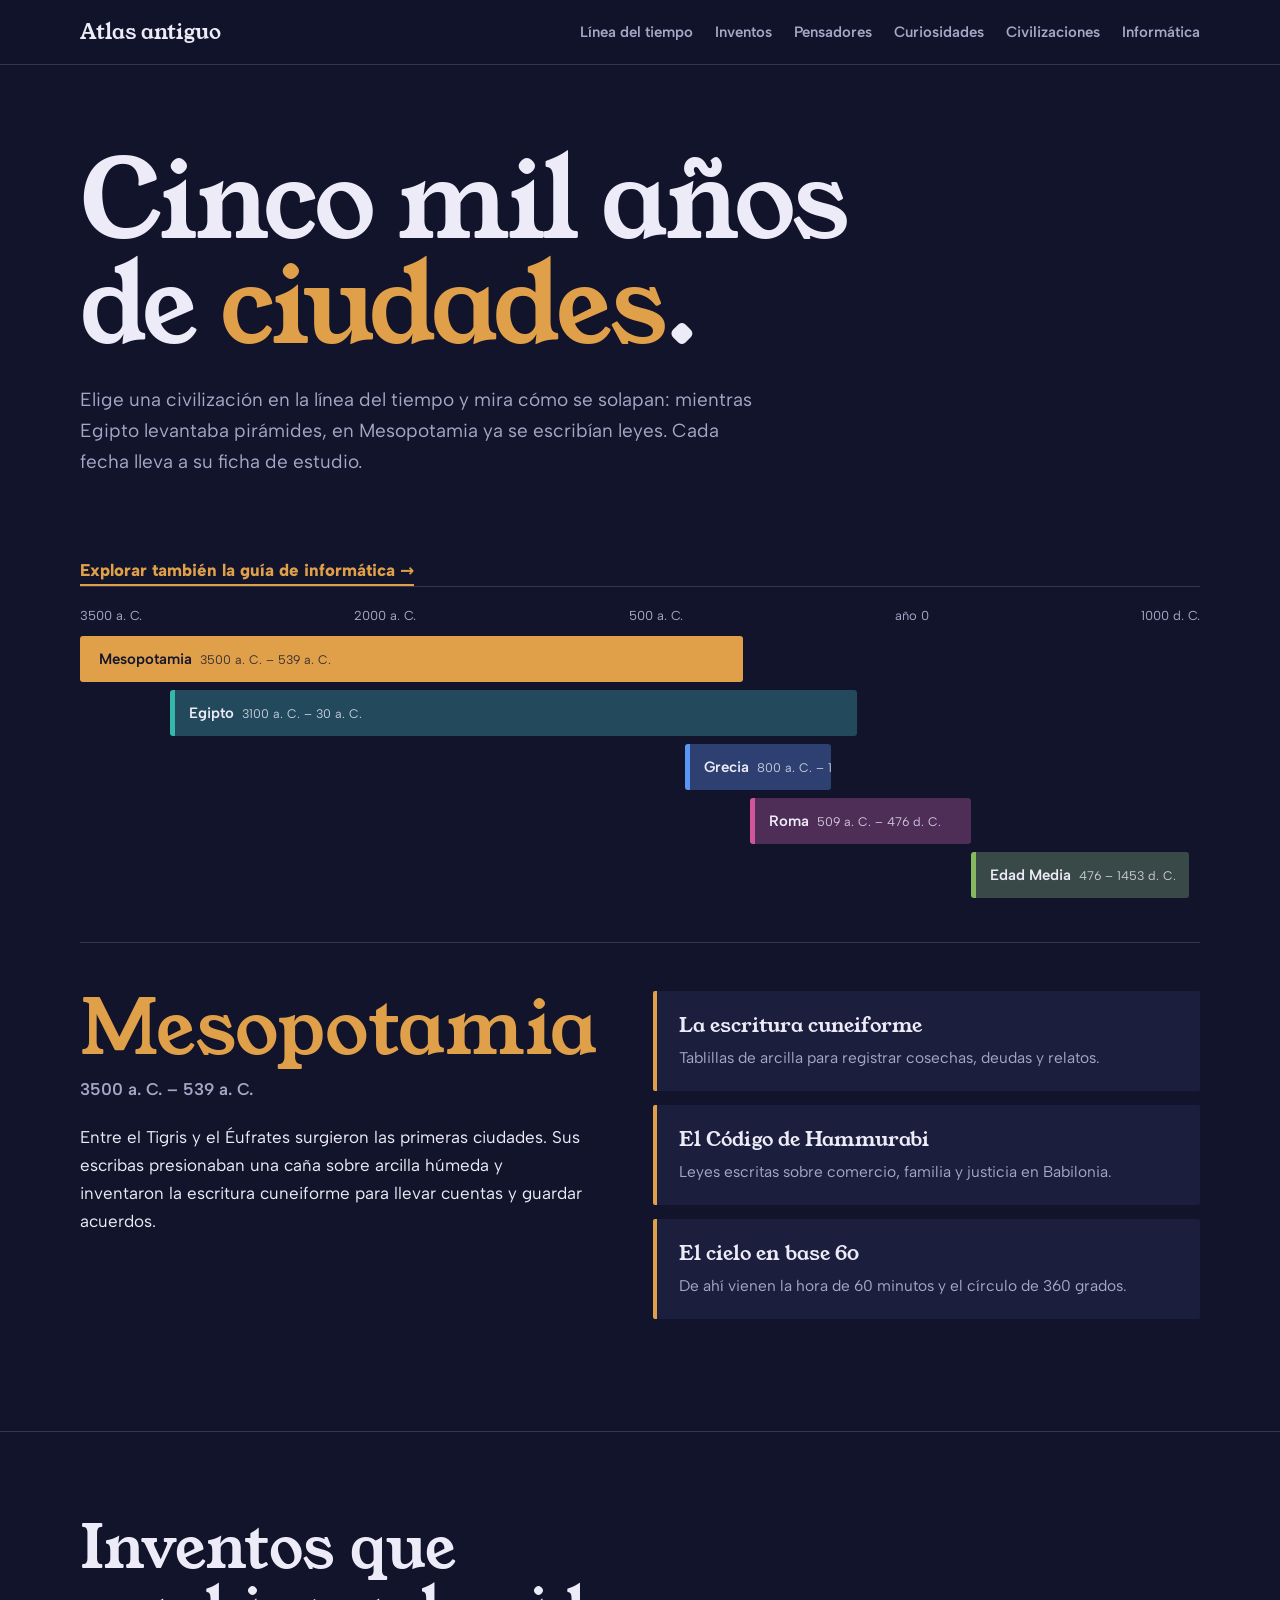
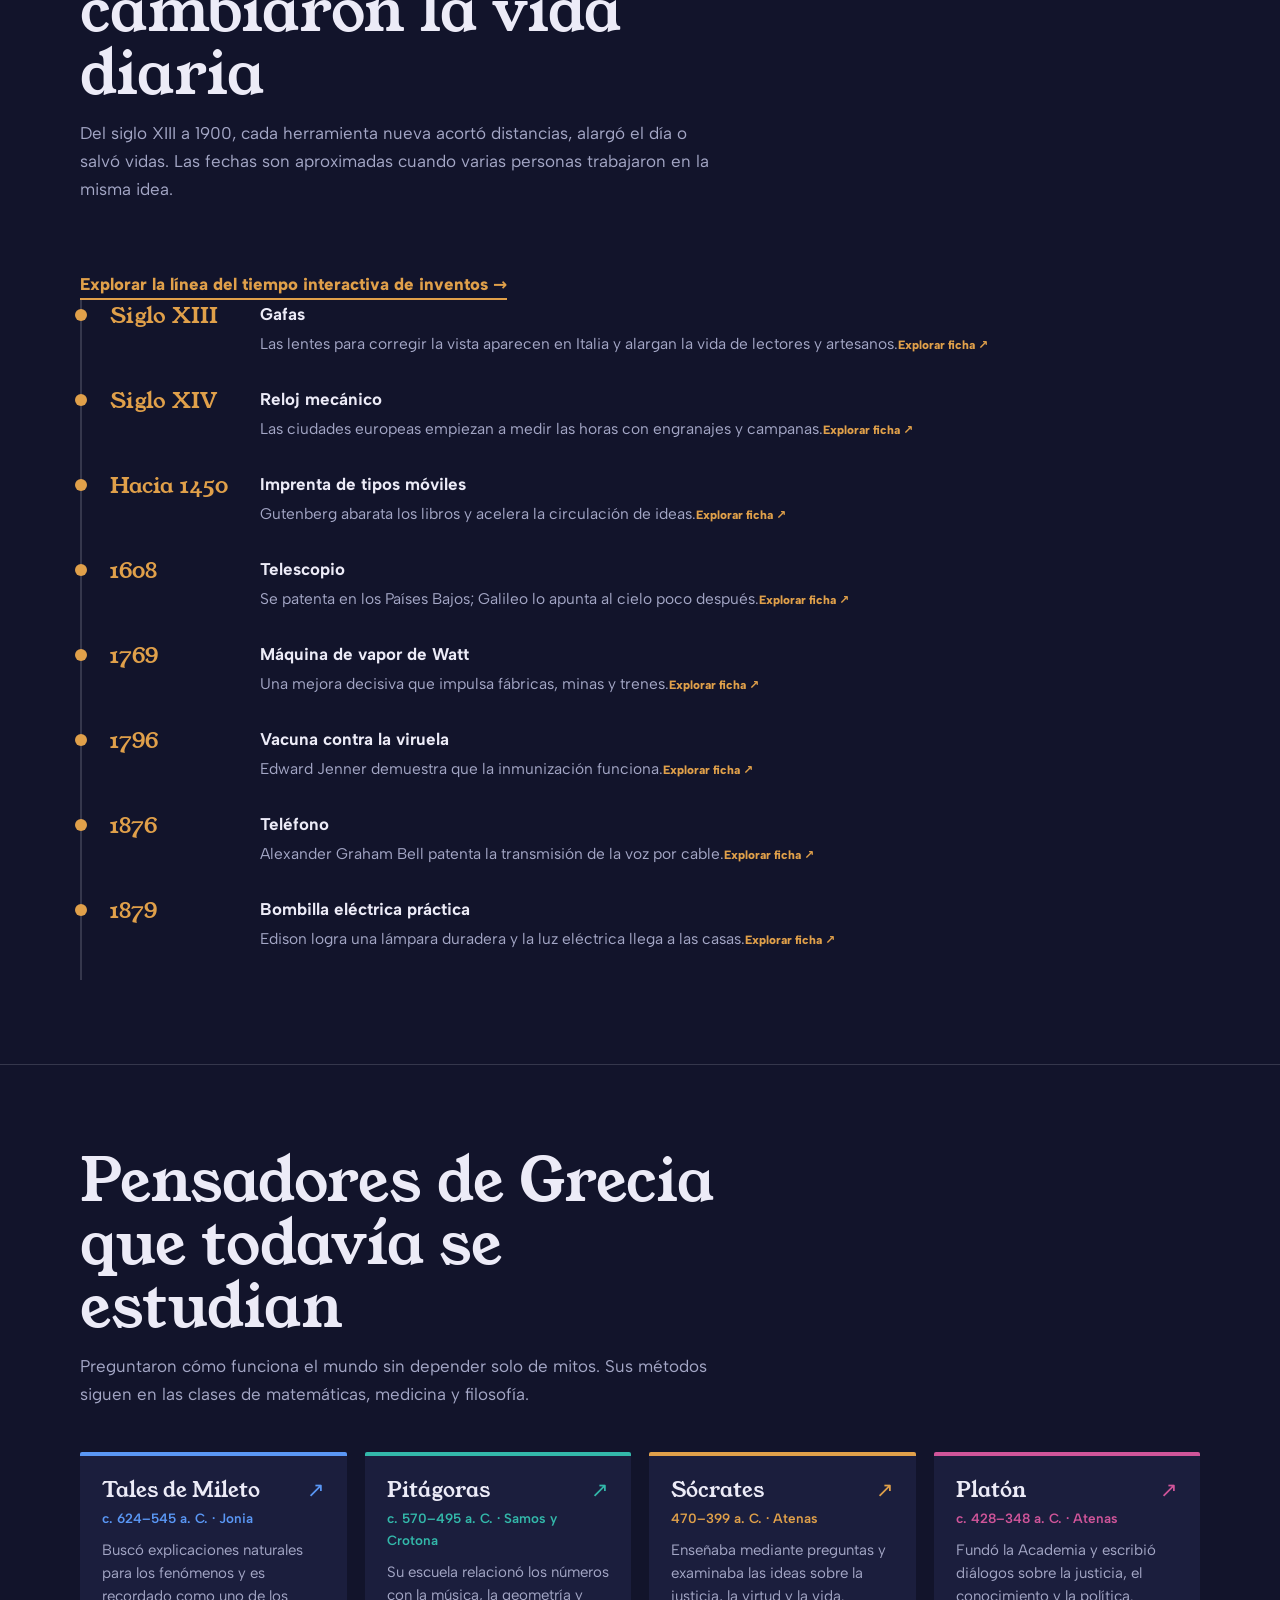
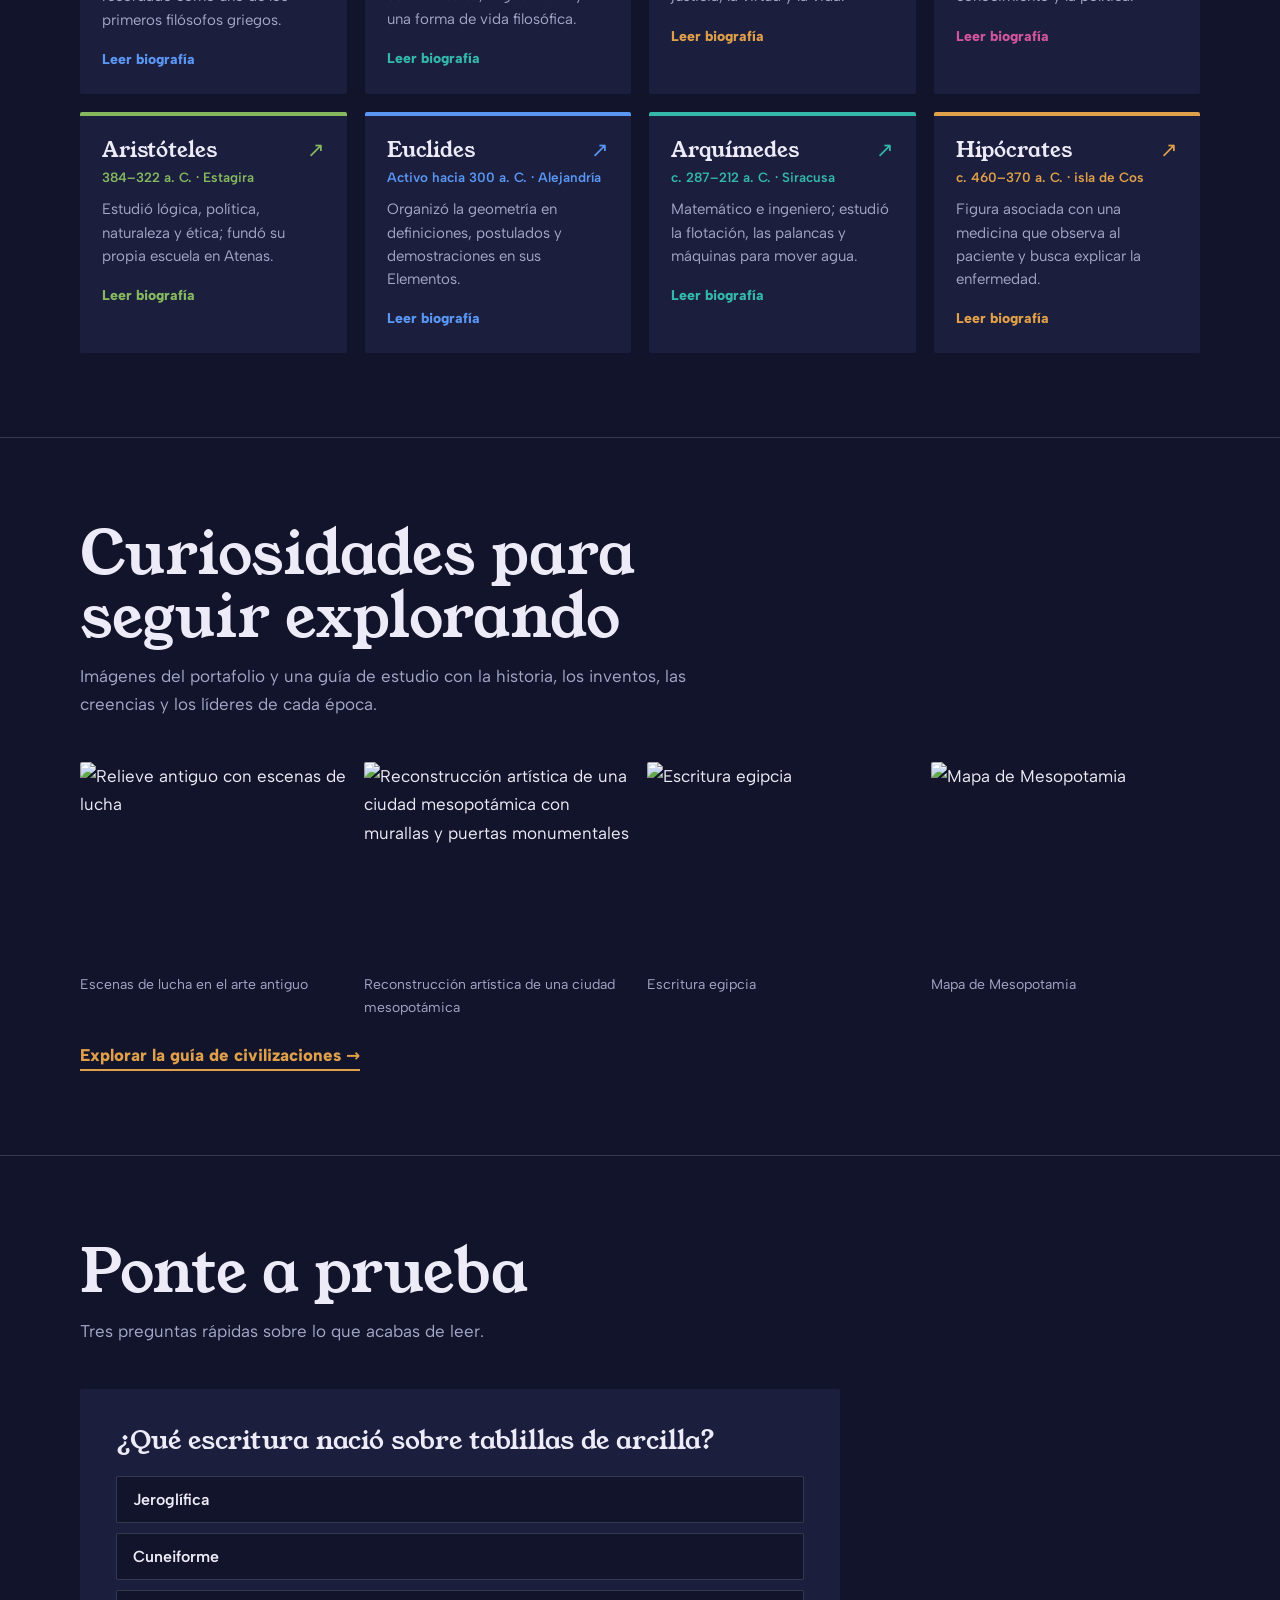
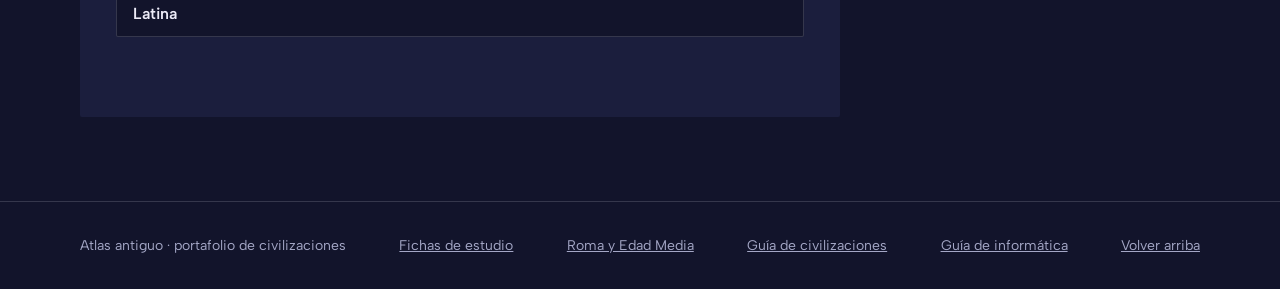
==== index.html @ 0a36eabc "Add files via upload" ====
<!doctype html>
<html lang="es">
<head>
<meta charset="utf-8">
<meta name="viewport" content="width=device-width, initial-scale=1">
<meta name="description" content="Atlas de las civilizaciones: línea del tiempo interactiva de Mesopotamia, Egipto, Grecia, Roma y la Edad Media, con inventos, pensadores y curiosidades.">
<title>Atlas de las civilizaciones</title>
<link rel="preconnect" href="https://fonts.googleapis.com">
<link rel="preconnect" href="https://fonts.gstatic.com" crossorigin>
<link href="https://fonts.googleapis.com/css2?family=Albert+Sans:wght@400;600;800&family=Young+Serif&display=swap" rel="stylesheet">
<link rel="stylesheet" href="index.css">
<link rel="preconnect" href="https://upload.wikimedia.org">
<link rel="preconnect" href="https://thumb.wikimedia.org">
</head>
<body>
<header><div class="wrap"><a class="logo" href="#top">Atlas antiguo</a>
<nav aria-label="Principal"><a href="#linea">Línea del tiempo</a><a href="#inventos">Inventos</a><a href="#pensadores">Pensadores</a><a href="#curiosidades">Curiosidades</a><a href="civilizaciones.html">Civilizaciones</a><a href="informatica.html">Informática</a></nav></div></header>

<main id="top">
<section class="hero wrap">
<h1>Cinco mil años de <span id="hword">ideas</span>.</h1>
<p class="lead">Elige una civilización en la línea del tiempo y mira cómo se solapan: mientras Egipto levantaba pirámides, en Mesopotamia ya se escribían leyes. Cada fecha lleva a su ficha de estudio.</p>
<a class="more" href="informatica.html">Explorar también la guía de informática →</a>
<div class="tl" id="linea">
<div class="tl-scale" aria-hidden="true"><span>3500 a. C.</span><span>2000 a. C.</span><span>500 a. C.</span><span>año 0</span><span>1000 d. C.</span></div>
<div class="tl-rows" id="rows"></div>
</div>
<div class="panel" id="panel" aria-live="polite"></div>
</section>

<section class="blk" id="inventos"><div class="wrap">
<h2 class="h">Inventos que cambiaron la vida diaria</h2>
<p class="sub">Del siglo XIII a 1900, cada herramienta nueva acortó distancias, alargó el día o salvó vidas. Las fechas son aproximadas cuando varias personas trabajaron en la misma idea.</p>
<a class="more" href="inventos.html">Explorar la línea del tiempo interactiva de inventos →</a>
<ol class="inv" id="inv"></ol>
</div></section>

<section class="blk" id="pensadores"><div class="wrap">
<h2 class="h">Pensadores de Grecia que todavía se estudian</h2>
<p class="sub">Preguntaron cómo funciona el mundo sin depender solo de mitos. Sus métodos siguen en las clases de matemáticas, medicina y filosofía.</p>
<div class="phil" id="phil"></div>
</div></section>

<section class="blk" id="curiosidades"><div class="wrap">
<h2 class="h">Curiosidades para seguir explorando</h2>
<p class="sub">Imágenes del portafolio y una guía de estudio con la historia, los inventos, las creencias y los líderes de cada época.</p>
<div class="gal">
<figure><img src="imagenes/deporte.png" alt="Relieve antiguo con escenas de lucha" loading="lazy"><figcaption>Escenas de lucha en el arte antiguo</figcaption></figure>
<figure><img src="imagenes/images.png" alt="Reconstrucción artística de una ciudad mesopotámica con murallas y puertas monumentales" loading="lazy"><figcaption>Reconstrucción artística de una ciudad mesopotámica</figcaption></figure>
<figure><img src="imagenes/egicio escritura.png" alt="Escritura egipcia" loading="lazy"><figcaption>Escritura egipcia</figcaption></figure>
<figure><img src="imagenes/mapa mezomotamia.png" alt="Mapa de Mesopotamia" loading="lazy"><figcaption>Mapa de Mesopotamia</figcaption></figure>
</div>
<a class="more" href="civilizaciones.html">Explorar la guía de civilizaciones →</a>
</div></section>

<section class="blk" id="quiz"><div class="wrap">
<h2 class="h">Ponte a prueba</h2>
<p class="sub">Tres preguntas rápidas sobre lo que acabas de leer.</p>
<div class="quiz"><h3 id="q"></h3><div class="opts" id="o"></div><p id="fb" role="status"></p><button id="next" type="button">Siguiente pregunta</button></div>
</div></section>
</main>

<footer><div class="wrap"><span>Atlas antiguo · portafolio de civilizaciones</span><a href="detalles.html">Fichas de estudio</a><a href="historia.html">Roma y Edad Media</a><a href="civilizaciones.html">Guía de civilizaciones</a><a href="informatica.html">Guía de informática</a><a href="#top">Volver arriba</a></div></footer>

<script src="pensadores.js"></script>
<script>
const E=[
{id:'mesopotamia',n:'Mesopotamia',s:-3500,e:-539,y:'3500 a. C. – 539 a. C.',c:'#e0a04a',w:'ciudades',t:'Entre el Tigris y el Éufrates surgieron las primeras ciudades. Sus escribas presionaban una caña sobre arcilla húmeda y inventaron la escritura cuneiforme para llevar cuentas y guardar acuerdos.',f:[['La escritura cuneiforme','Tablillas de arcilla para registrar cosechas, deudas y relatos.','mesopotamia-escritura'],['El Código de Hammurabi','Leyes escritas sobre comercio, familia y justicia en Babilonia.','mesopotamia-leyes'],['El cielo en base 60','De ahí vienen la hora de 60 minutos y el círculo de 360 grados.','mesopotamia-astronomia']]},
{id:'egipto',n:'Egipto',s:-3100,e:-30,y:'3100 a. C. – 30 a. C.',c:'#33b8aa',w:'pirámides',t:'El Nilo marcaba el calendario: sus crecidas decidían cuándo sembrar y cuándo construir. Los egipcios unieron ingeniería, escritura jeroglífica y medicina práctica.',f:[['Escritura y papiro','Jeroglíficos en piedra y textos administrativos en papiro.','egipto-escritura'],['Ingeniería monumental','Rampas, trineos y canales para mover bloques enormes.','egipto-ingenieria'],['Medicina','Los papiros de Smith y Ebers describen heridas y remedios.','egipto-medicina']]},
{id:'grecia',n:'Grecia',s:-800,e:-146,y:'800 a. C. – 146 a. C.',c:'#5a97f5',w:'debates',t:'Cada polis era un laboratorio de política y pensamiento. En Atenas los ciudadanos varones votaban en la Asamblea, y el teatro, la filosofía y los juegos atléticos llenaban el espacio público.',f:[['La democracia ateniense','Participación directa, aunque excluía a mujeres, esclavos y extranjeros.','grecia-democracia'],['Teatro y pensamiento','Tragedia y comedia para discutir poder, destino y costumbres.','grecia-teatro'],['Arte y deporte','Proporción, movimiento y juegos dedicados a los dioses.','grecia-arte']]},
{id:'roma',n:'Roma',s:-509,e:476,y:'509 a. C. – 476 d. C.',c:'#d0559a',w:'caminos',t:'De ciudad del Lacio a potencia del Mediterráneo. Calzadas, acueductos y un derecho común conectaron pueblos muy distintos bajo una sola administración.',f:[['La República','Senado, asambleas y magistraturas antes del Imperio.','roma-republica'],['Ingeniería romana','Acueductos, puentes y hormigón para ciudades enormes.','roma-ingenieria'],['El derecho','Contratos, propiedad y ciudadanía que influyeron en leyes posteriores.','roma-derecho']],m:'historia.html#roma'},
{id:'media',n:'Edad Media',s:476,e:1453,y:'476 – 1453 d. C.',c:'#86b85f',w:'saberes',t:'Mil años de reinos, ciudades, monasterios y rutas comerciales. Desde el siglo XI crecieron los gremios y las universidades, y los saberes viajaron entre mundos latino, árabe, persa y asiático.',f:[['Feudalismo','La tierra y los vínculos de dependencia organizaron el campo.','edad-media-feudalismo'],['Ciudades y universidades','Gremios, ferias y centros de estudio como Bolonia.','edad-media-ciudades'],['Transmisión del conocimiento','Traducciones, manuscritos y, hacia 1450, la imprenta.','edad-media-ciencia']],m:'historia.html#edad-media'}];
const INV=[['Siglo XIII','Gafas','Las lentes para corregir la vista aparecen en Italia y alargan la vida de lectores y artesanos.'],['Siglo XIV','Reloj mecánico','Las ciudades europeas empiezan a medir las horas con engranajes y campanas.'],['Hacia 1450','Imprenta de tipos móviles','Gutenberg abarata los libros y acelera la circulación de ideas.'],['1608','Telescopio','Se patenta en los Países Bajos; Galileo lo apunta al cielo poco después.'],['1769','Máquina de vapor de Watt','Una mejora decisiva que impulsa fábricas, minas y trenes.'],['1796','Vacuna contra la viruela','Edward Jenner demuestra que la inmunización funciona.'],['1876','Teléfono','Alexander Graham Bell patenta la transmisión de la voz por cable.'],['1879','Bombilla eléctrica práctica','Edison logra una lámpara duradera y la luz eléctrica llega a las casas.']];
const Q=[['¿Qué escritura nació sobre tablillas de arcilla?',['Jeroglífica','Cuneiforme','Latina'],1,'La cuneiforme, de Mesopotamia, se hacía con una caña sobre arcilla húmeda.'],['¿Dónde se votaba en una asamblea de ciudadanos varones libres?',['Atenas','Babilonia','Menfis'],0,'Atenas: la democracia directa excluía a mujeres, esclavos y extranjeros.'],['¿Hacia qué año se difundió en Europa la imprenta de Gutenberg?',['1250','1450','1750'],1,'Hacia 1450, y con ella los libros se volvieron mucho más baratos.']];
const $=s=>document.querySelector(s),rows=$('#rows'),panel=$('#panel'),root=document.documentElement;
const pos=y=>(y+3500)/5000*100;
E.forEach(d=>{const r=document.createElement('div');r.className='tl-row';const b=document.createElement('button');b.className='bar';b.type='button';b.dataset.id=d.id;b.style.cssText=`--c:${d.c};left:${pos(d.s)}%;width:${pos(d.e)-pos(d.s)}%`;b.innerHTML=`${d.n}<small>${d.y}</small>`;b.addEventListener('click',()=>show(d.id));r.append(b);rows.append(r)});
function show(id){const d=E.find(x=>x.id===id);root.style.setProperty('--a',d.c);$('#hword').textContent=d.w;
rows.querySelectorAll('.bar').forEach(b=>b.setAttribute('aria-pressed',b.dataset.id===id));
panel.innerHTML=`<div><h2>${d.n}</h2><p class="years">${d.y}</p><p class="t">${d.t}</p>${d.m?`<a class="more" href="${d.m}">Leer más en Roma y Edad Media</a>`:''}</div><div class="facts">${d.f.map(f=>`<a class="fact" href="detalles.html#${f[2]}"><b>${f[0]}</b><span>${f[1]}</span></a>`).join('')}</div>`}
show('mesopotamia');
const inventionIds=['gafas','reloj-mecanico','imprenta','telescopio','maquina-vapor','vacuna','telefono','bombilla'];
$('#inv').innerHTML=INV.map((i,index)=>`<li><time>${i[0]}</time><div><a class="invention-link" href="inventos.html#${inventionIds[index]}"><b>${i[1]}</b><span>${i[2]}</span><small>Explorar ficha ↗</small></a></div></li>`).join('');
$('#phil').innerHTML=PENSADORES.map(p=>`<a class="card thinker-card" href="pensador.html?persona=${p.id}" style="--c:${p.color}"><h3>${p.name} <span aria-hidden="true">↗</span></h3><em>${p.years}</em><p>${p.short}</p><small>Leer biografía</small></a>`).join('');
let qi=0;const o=$('#o'),fb=$('#fb'),nx=$('#next');
function ask(){const q=Q[qi];$('#q').textContent=q[0];fb.textContent='';nx.style.display='none';o.innerHTML='';
q[1].forEach((t,i)=>{const b=document.createElement('button');b.type='button';b.textContent=t;b.addEventListener('click',()=>{if(o.dataset.done==qi)return;o.dataset.done=qi;
b.classList.add(i===q[2]?'ok':'no');if(i!==q[2])o.children[q[2]].classList.add('ok');
fb.textContent=(i===q[2]?'Correcto. ':'No era esa. ')+q[3];nx.textContent=qi<Q.length-1?'Siguiente pregunta':'Empezar de nuevo';nx.style.display='inline-block'});o.append(b)})}
nx.addEventListener('click',()=>{qi=(qi+1)%Q.length;ask()});ask();
</script>
</body>
</html>
---- index.css ----
:root{--bg:#12142b;--bg2:#1b1e3d;--ink:#ecebf7;--mute:#a4a7c6;--line:rgba(236,235,247,.16);--a:#d9953a;--serif:"Young Serif",Georgia,serif;--sans:"Albert Sans",system-ui,sans-serif}
*{box-sizing:border-box}html{scroll-behavior:smooth}
body{margin:0;background:var(--bg);color:var(--ink);font:400 17px/1.65 var(--sans)}
a{color:inherit}a:focus-visible,button:focus-visible{outline:3px solid var(--a);outline-offset:3px}
.wrap{width:min(1120px,calc(100% - 40px));margin-inline:auto}
header{position:sticky;top:0;z-index:5;background:rgba(18,20,43,.88);backdrop-filter:blur(12px);border-bottom:1px solid var(--line)}
header .wrap{display:flex;justify-content:space-between;align-items:center;height:64px}
.logo{font:400 21px var(--serif);text-decoration:none}
nav{display:flex;gap:22px;font-size:15px;font-weight:600}nav a{text-decoration:none;color:var(--mute)}nav a:hover{color:var(--ink)}
.hero{padding:84px 0 40px}
h1{font:400 clamp(46px,8.4vw,112px)/.98 var(--serif);letter-spacing:-.025em;margin:0 0 24px;max-width:13ch}
h1 span{color:var(--a);transition:color .5s}
.lead{max-width:56ch;color:var(--mute);font-size:19px;margin:0 0 56px}
.tl{border-top:1px solid var(--line);padding-top:18px}
.tl-scale{display:flex;justify-content:space-between;font-size:13px;color:var(--mute);margin-bottom:10px}
.tl-rows{display:grid;gap:8px}
.tl-row{position:relative;height:46px}
.bar{position:absolute;top:0;height:100%;border:0;border-radius:3px;background:color-mix(in srgb,var(--c) 28%,var(--bg2));color:var(--ink);font:600 15px var(--sans);text-align:left;padding:0 14px;cursor:pointer;white-space:nowrap;overflow:hidden;border-left:5px solid var(--c);transition:background .25s,transform .25s}
.bar:hover{background:color-mix(in srgb,var(--c) 45%,var(--bg2))}
.bar[aria-pressed=true]{background:var(--c);color:#14162b}
.bar small{font-weight:400;opacity:.8;margin-left:8px}
.panel{margin-top:44px;display:grid;grid-template-columns:1fr 1.1fr;gap:56px;padding:48px 0 72px;border-top:1px solid var(--line)}
.panel h2{font:400 clamp(40px,6vw,76px)/1 var(--serif);margin:0 0 8px;color:var(--a);transition:color .5s}
.years{color:var(--mute);margin:0 0 20px;font-weight:600}
.panel p.t{max-width:46ch}
.facts{display:grid;gap:14px;align-content:start}
.fact{display:block;text-decoration:none;padding:20px 22px;background:var(--bg2);border-left:4px solid var(--a);border-radius:2px;transition:transform .2s,border-color .5s}
.fact:hover{transform:translateX(6px)}
.fact b{display:block;font:400 20px var(--serif);margin-bottom:4px}
.fact span{color:var(--mute);font-size:15.5px}
.more{display:inline-block;margin-top:22px;font-weight:800;color:var(--a);text-decoration:none;border-bottom:2px solid currentColor}
section.blk{padding:84px 0;border-top:1px solid var(--line)}
h2.h{font:400 clamp(34px,5vw,60px)/1.05 var(--serif);margin:0 0 14px;max-width:18ch}
.sub{color:var(--mute);max-width:58ch;margin:0 0 44px}
.inv{list-style:none;margin:0;padding:0;border-left:2px solid var(--line)}
.inv li{display:grid;grid-template-columns:130px 1fr;gap:20px;padding:0 0 28px 28px;position:relative}
.inv li:before{content:"";position:absolute;left:-7px;top:9px;width:12px;height:12px;border-radius:50%;background:var(--a)}
.inv time{font:400 22px var(--serif);color:var(--a)}
.inv b{display:block}.inv span{color:var(--mute);font-size:15.5px}
.invention-link{display:block;text-decoration:none}
.invention-link small{display:inline-block;margin-top:8px;color:var(--a);font-size:12px;font-weight:800}
.invention-link:hover b{color:var(--a)}
.phil{display:grid;grid-template-columns:repeat(4,1fr);gap:18px}
.card{background:var(--bg2);padding:22px;border-radius:2px;border-top:4px solid var(--c)}
.card h3{font:400 21px/1.15 var(--serif);margin:0 0 4px}.card em{display:block;font-style:normal;color:var(--c);font-size:13.5px;font-weight:600;margin-bottom:10px}
.card p{margin:0;color:var(--mute);font-size:15px;line-height:1.55}
.thinker-card{display:block;color:var(--ink);text-decoration:none;transition:transform .2s,border-color .2s}
.thinker-card:hover{transform:translateY(-4px);border-color:var(--c)}
.thinker-card h3 span{float:right;color:var(--c)}
.thinker-card small{display:inline-block;margin-top:16px;color:var(--c);font-weight:800}
.gal{display:grid;grid-template-columns:repeat(4,1fr);gap:14px}
.gal figure{margin:0}.gal img{width:100%;aspect-ratio:4/3;object-fit:cover;border-radius:2px;display:block;filter:saturate(.85)}
.gal figcaption{font-size:14px;color:var(--mute);margin-top:8px}
.mat{display:grid;grid-template-columns:repeat(2,1fr);gap:12px;margin-top:40px}
.mat a{padding:16px 20px;border:1px solid var(--line);text-decoration:none;font-weight:600;transition:border-color .2s,background .2s}
.mat a:hover{border-color:var(--a);background:var(--bg2)}
.quiz{background:var(--bg2);padding:36px;border-radius:2px;max-width:760px}
.quiz h3{font:400 26px/1.2 var(--serif);margin:0 0 20px}
.opts{display:grid;gap:10px}
.opts button{font:600 16px var(--sans);text-align:left;padding:13px 16px;background:var(--bg);color:var(--ink);border:1px solid var(--line);border-radius:2px;cursor:pointer}
.opts button:hover{border-color:var(--a)}
.opts .ok{background:#2d7a52;border-color:#2d7a52}.opts .no{background:#8a3446;border-color:#8a3446}
#fb{min-height:28px;margin:16px 0 0;color:var(--mute)}
#next{margin-top:8px;font:800 15px var(--sans);background:var(--a);color:#14162b;border:0;padding:11px 20px;border-radius:2px;cursor:pointer;display:none}
footer{border-top:1px solid var(--line);padding:32px 0;color:var(--mute);font-size:14px}
footer .wrap{display:flex;justify-content:space-between;gap:12px;flex-wrap:wrap}
@media(max-width:860px){nav{gap:14px;font-size:14px}.panel{grid-template-columns:1fr;gap:32px}.phil,.gal{grid-template-columns:1fr 1fr}.inv li{grid-template-columns:1fr;gap:2px}.bar small{display:none}.hero{padding-top:52px}}
@media(max-width:520px){nav a:nth-child(n+4){display:none}.phil,.gal,.mat{grid-template-columns:1fr}.quiz{padding:24px}}
@media(prefers-reduced-motion:reduce){*{transition:none!important;scroll-behavior:auto!important}}
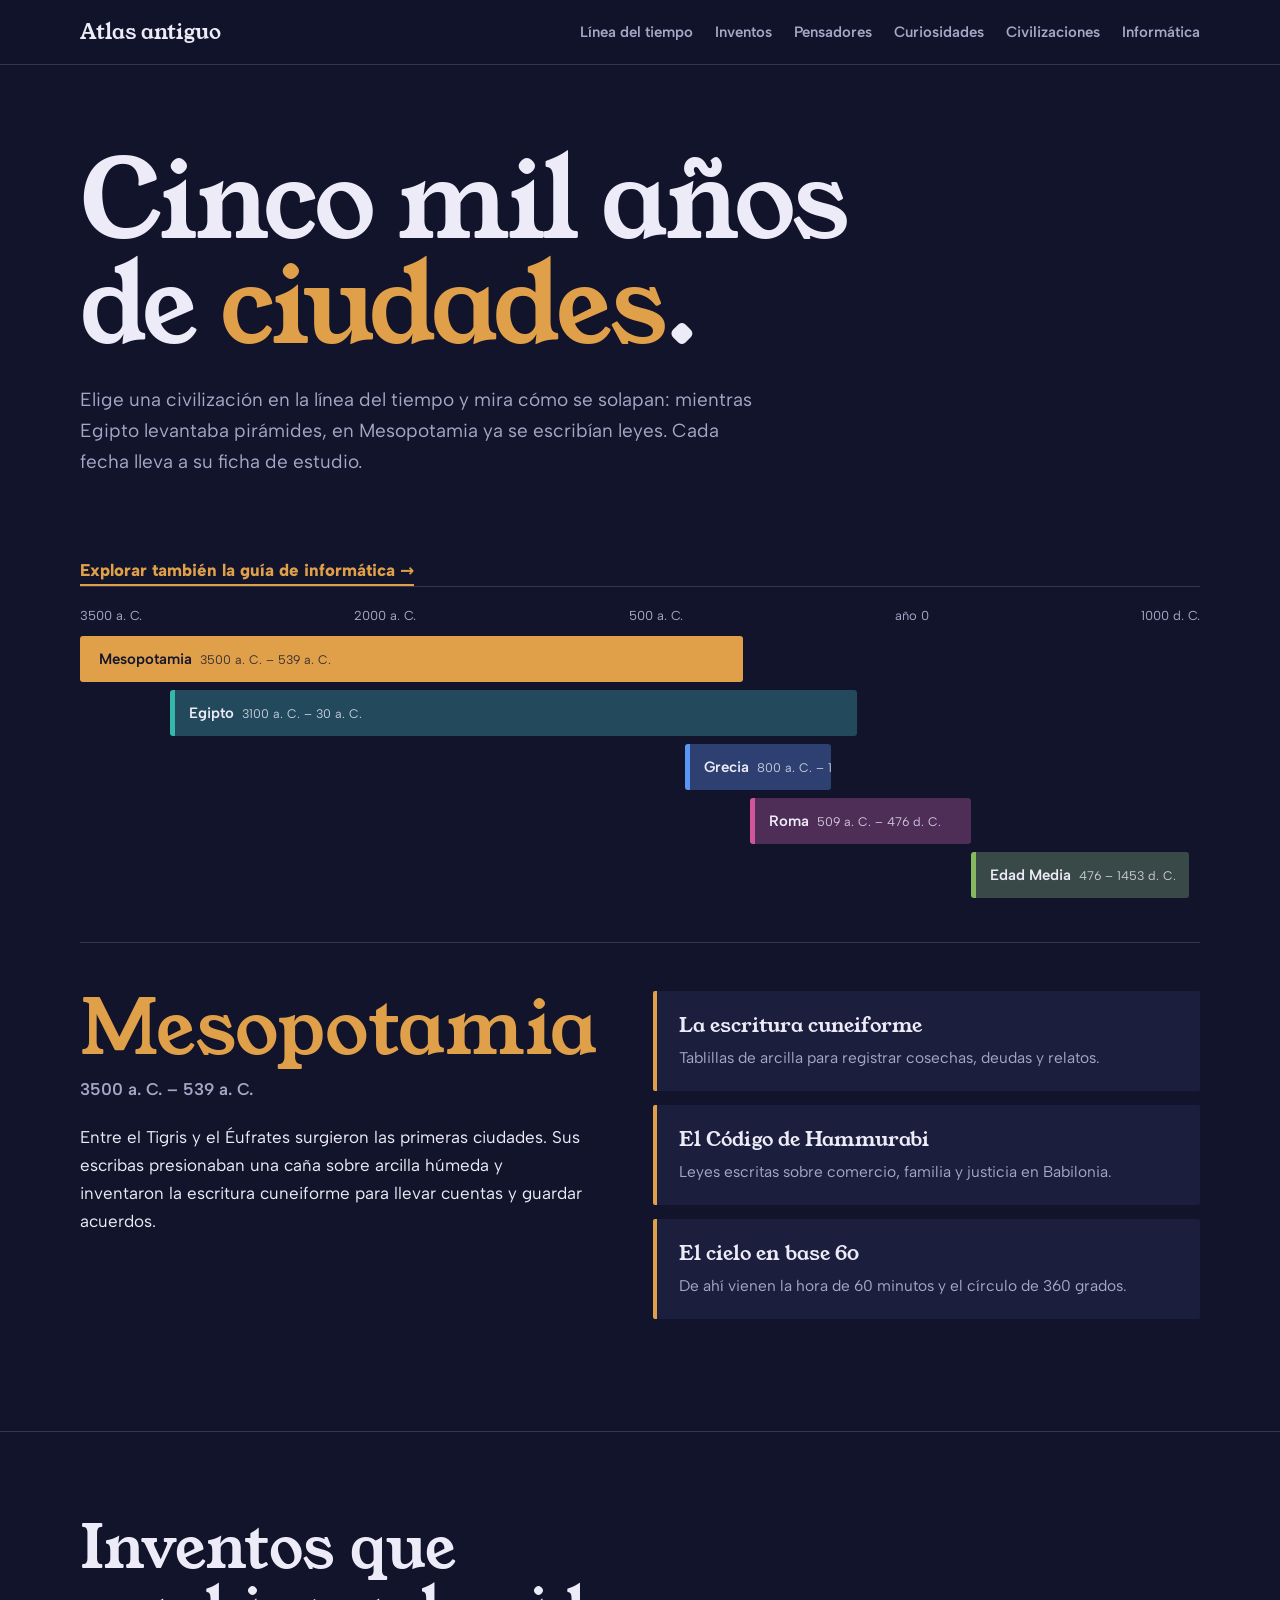
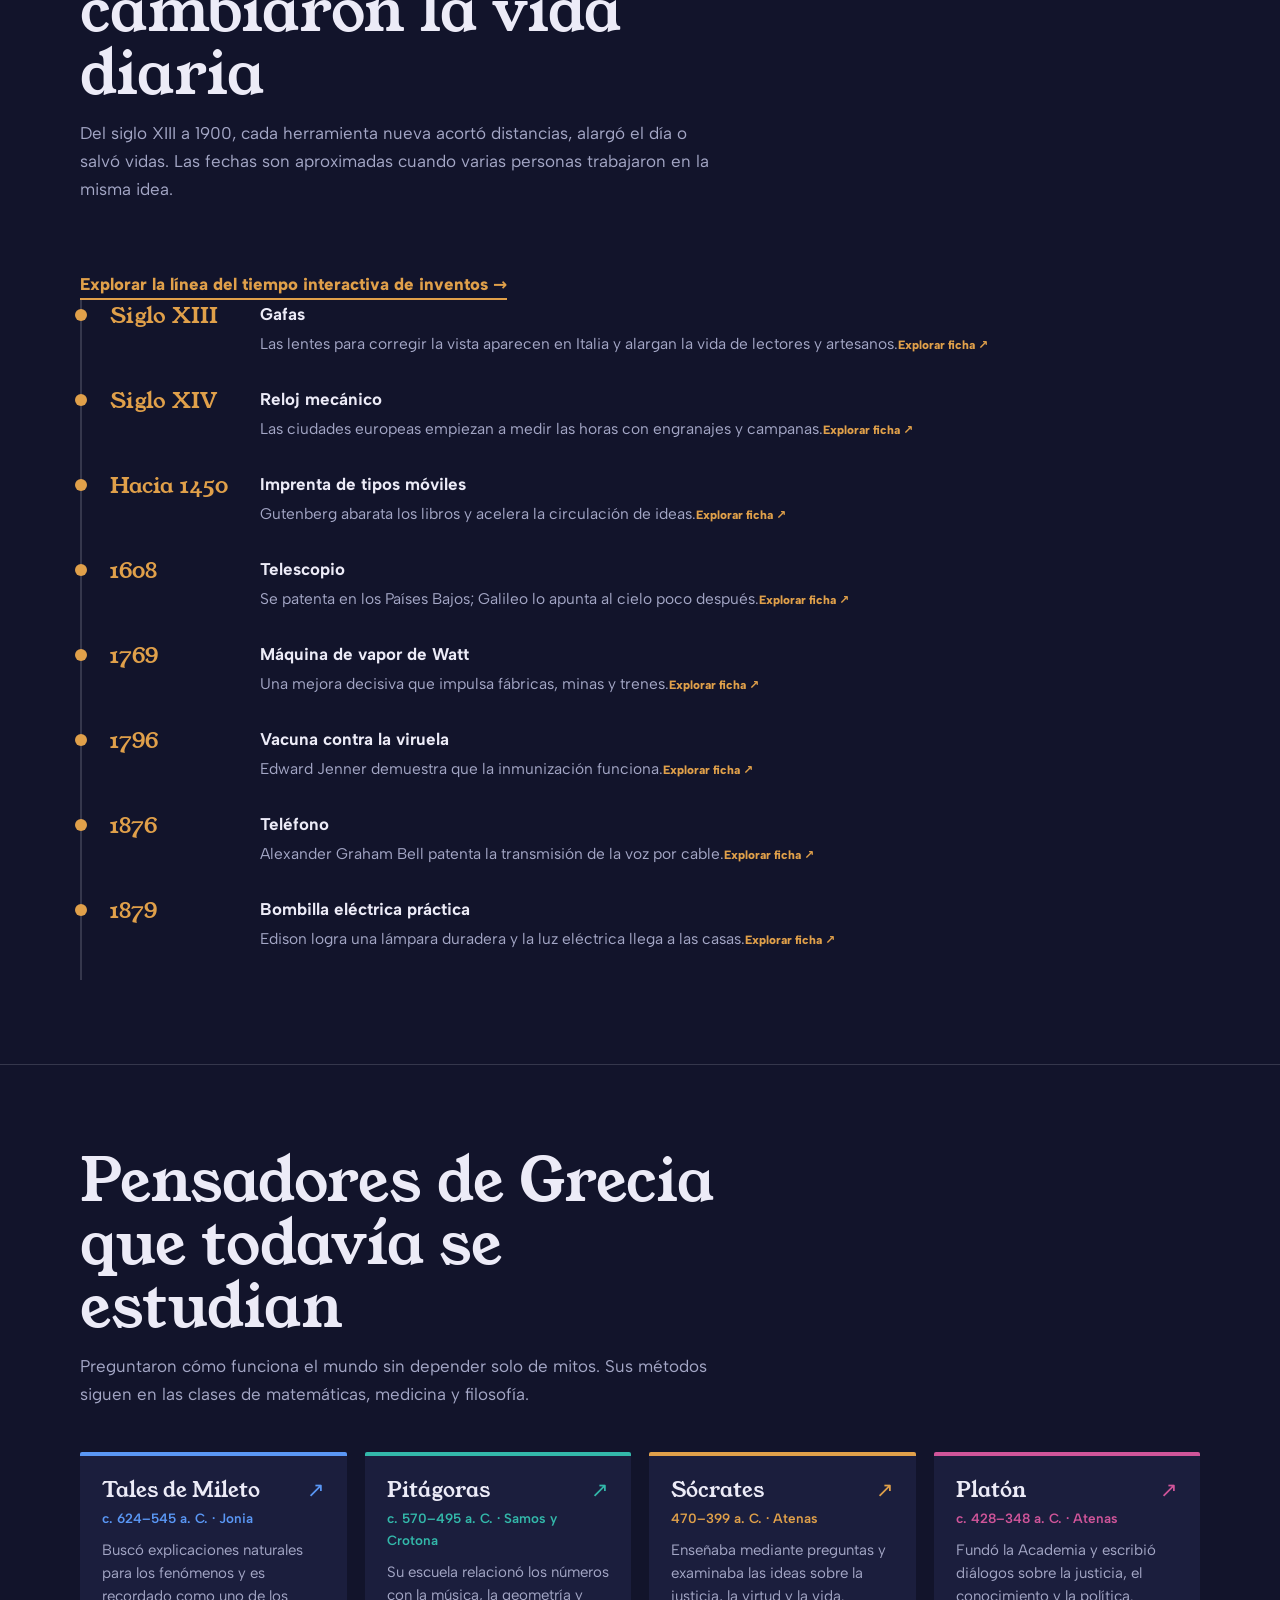
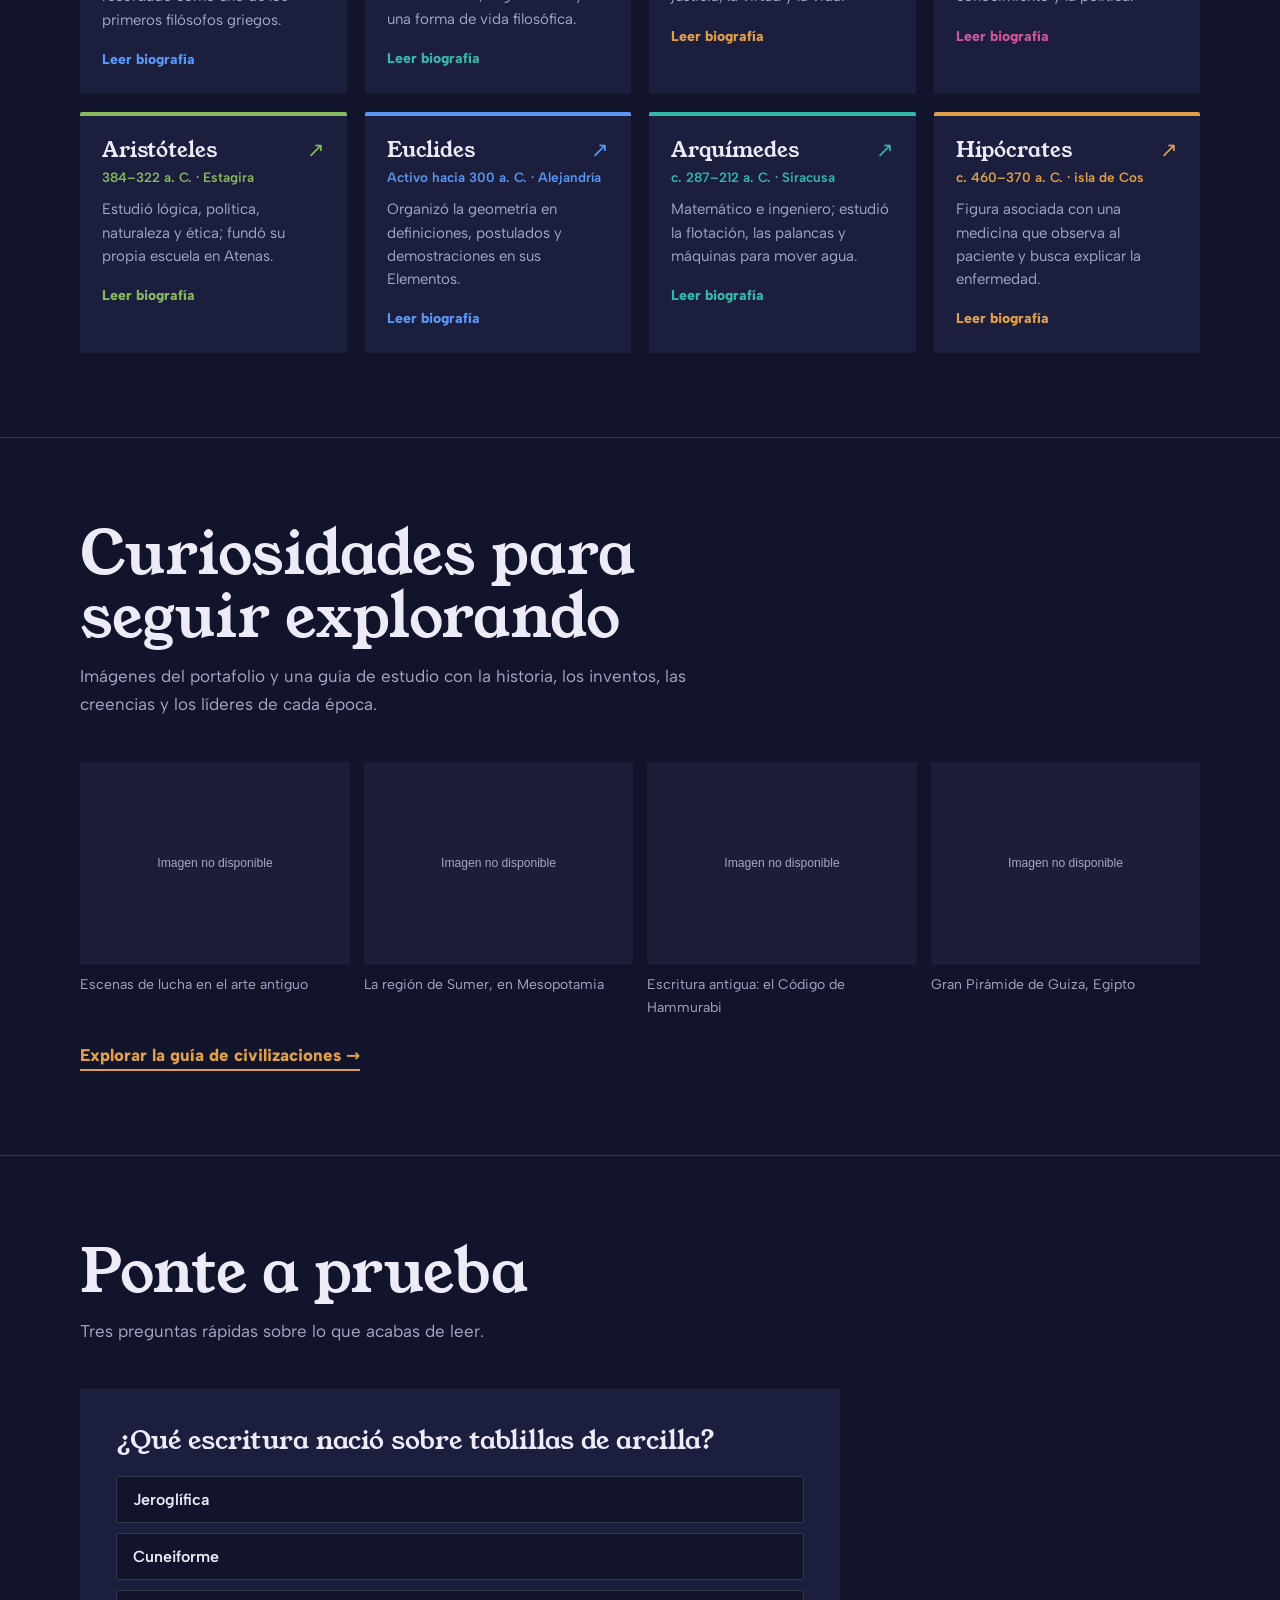
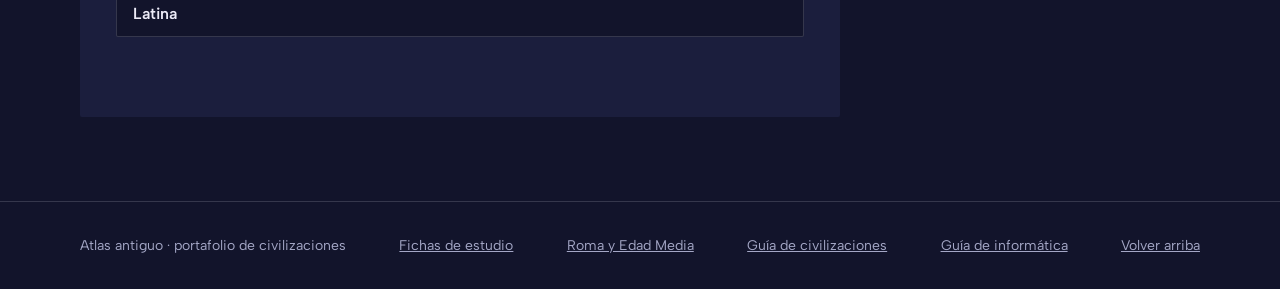
==== commit fbec3f33: "Update index.html" ====
--- a/index.html
+++ b/index.html
@@ -44,14 +44,60 @@
 <section class="blk" id="curiosidades"><div class="wrap">
 <h2 class="h">Curiosidades para seguir explorando</h2>
 <p class="sub">Imágenes del portafolio y una guía de estudio con la historia, los inventos, las creencias y los líderes de cada época.</p>
+
 <div class="gal">
-<figure><img src="imagenes/deporte.png" alt="Relieve antiguo con escenas de lucha" loading="lazy"><figcaption>Escenas de lucha en el arte antiguo</figcaption></figure>
-<figure><img src="imagenes/images.png" alt="Reconstrucción artística de una ciudad mesopotámica con murallas y puertas monumentales" loading="lazy"><figcaption>Reconstrucción artística de una ciudad mesopotámica</figcaption></figure>
-<figure><img src="imagenes/egicio escritura.png" alt="Escritura egipcia" loading="lazy"><figcaption>Escritura egipcia</figcaption></figure>
-<figure><img src="imagenes/mapa mezomotamia.png" alt="Mapa de Mesopotamia" loading="lazy"><figcaption>Mapa de Mesopotamia</figcaption></figure>
+  <figure>
+    <img src="https://upload.wikimedia.org/wikipedia/commons/f/fb/Helmed_Hoplite_Sparta.JPG"
+         data-local="imagenes/deporte.png"
+         alt="Escenas de lucha y guerreros en el arte antiguo"
+         loading="lazy" referrerpolicy="no-referrer">
+    <figcaption>Escenas de lucha en el arte antiguo</figcaption>
+  </figure>
+
+  <figure>
+    <img src="https://thumb.wikimedia.org/wikipedia/commons/thumb/0/02/Sumer_satellite_map.jpg/960px-Sumer_satellite_map.jpg"
+         data-local="imagenes/images.png"
+         alt="Región de Sumer en Mesopotamia"
+         loading="lazy" referrerpolicy="no-referrer">
+    <figcaption>La región de Sumer, en Mesopotamia</figcaption>
+  </figure>
+
+  <figure>
+    <img src="https://thumb.wikimedia.org/wikipedia/commons/thumb/9/98/F0182_Louvre_Code_Hammourabi_Bas-relief_Sb8_rwk.jpg/960px-F0182_Louvre_Code_Hammourabi_Bas-relief_Sb8_rwk.jpg"
+         data-local="imagenes/egicio escritura.png"
+         alt="Código de Hammurabi con escritura cuneiforme"
+         loading="lazy" referrerpolicy="no-referrer">
+    <figcaption>Escritura antigua: el Código de Hammurabi</figcaption>
+  </figure>
+
+  <figure>
+    <img src="https://thumb.wikimedia.org/wikipedia/commons/thumb/e/e7/Great_Pyramid_of_Giza_-_Pyramid_of_Khufu.jpg/960px-Great_Pyramid_of_Giza_-_Pyramid_of_Khufu.jpg"
+         data-local="imagenes/mapa mezomotamia.png"
+         alt="Gran Pirámide de Guiza, Egipto"
+         loading="lazy" referrerpolicy="no-referrer">
+    <figcaption>Gran Pirámide de Guiza, Egipto</figcaption>
+  </figure>
 </div>
+
 <a class="more" href="civilizaciones.html">Explorar la guía de civilizaciones →</a>
 </div></section>
+
+<script>
+/* Si la imagen de internet falla, usa la local; si también falla, muestra un recuadro */
+document.querySelectorAll('.gal img').forEach(img => {
+  img.addEventListener('error', function handler() {
+    if (img.dataset.local && !img.dataset.triedLocal) {
+      img.dataset.triedLocal = '1';
+      img.src = img.dataset.local;
+    } else {
+      img.removeEventListener('error', handler);
+      img.src = 'data:image/svg+xml;utf8,' + encodeURIComponent(
+        '<svg xmlns="http://www.w3.org/2000/svg" viewBox="0 0 400 300"><rect width="400" height="300" fill="#1b1e3d"/><text x="200" y="155" fill="#a4a7c6" font-family="sans-serif" font-size="18" text-anchor="middle">Imagen no disponible</text></svg>'
+      );
+    }
+  });
+});
+</script>
 
 <section class="blk" id="quiz"><div class="wrap">
 <h2 class="h">Ponte a prueba</h2>
